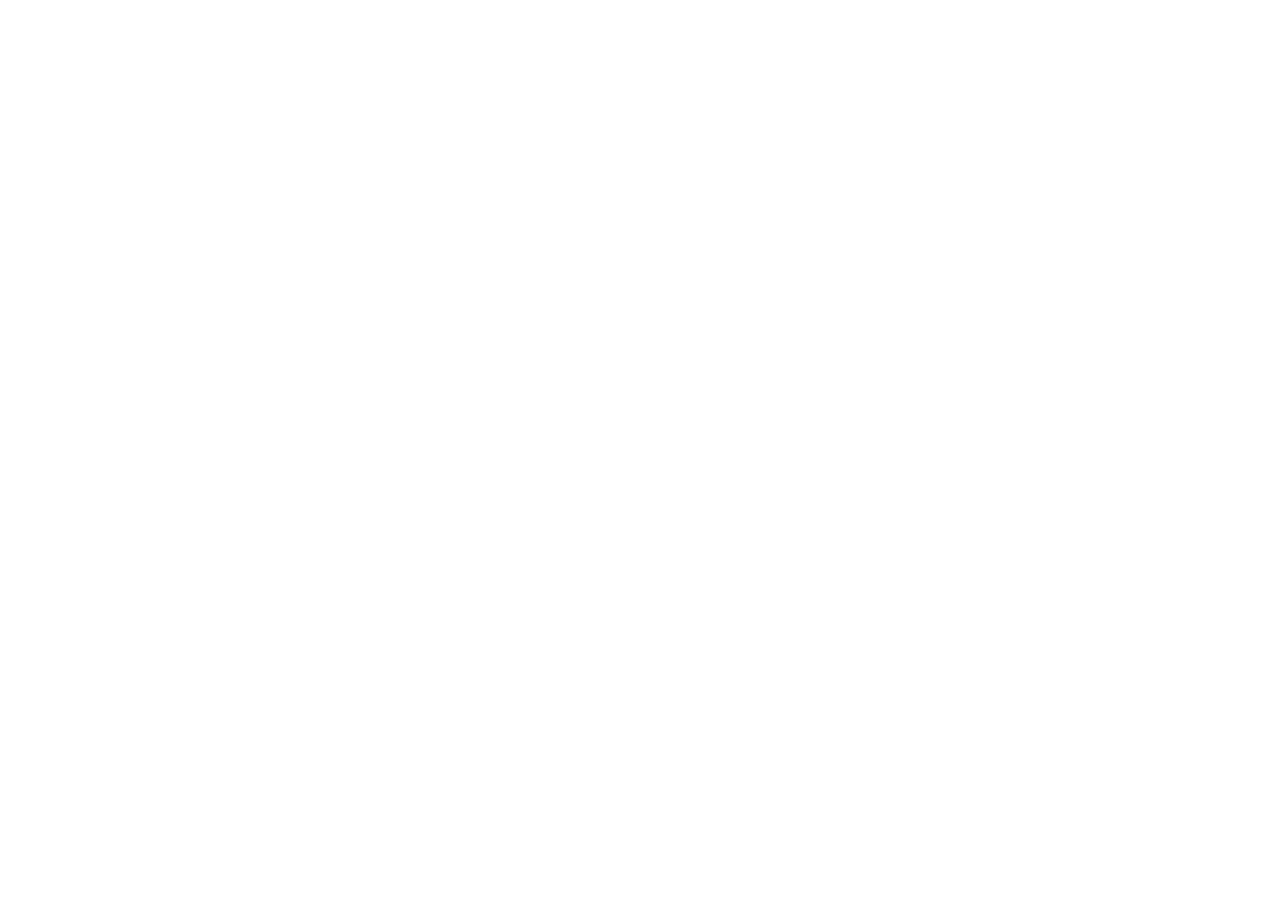
==== about.html @ 29143de7 "chore: initialize project structure Create HTML shells, asset folders, and script/style placeholders" ====
﻿<!DOCTYPE html>
<html lang="en">
<head>
  <meta charset="UTF-8">
  <meta name="viewport" content="width=device-width, initial-scale=1.0">
  <title>About — KIMSTAR</title>
  <meta name="description" content="Learn about KIMSTAR — our mission, vision, and approach to technology consulting.">
  <link rel="preconnect" href="https://fonts.googleapis.com">
  <link rel="preconnect" href="https://fonts.gstatic.com" crossorigin>
  <link href="https://fonts.googleapis.com/css2?family=Manrope:wght@400;500;600;700;800&family=Instrument+Serif:ital@0;1&display=swap" rel="stylesheet">
  <link rel="stylesheet" href="css/style.css">
  <link rel="stylesheet" href="css/responsive.css">
</head>
<body>
  <div id="site-header"></div>
  <main id="about-main"></main>
  <div id="site-footer"></div>
  <script src="js/navigation.js"></script>
  <script src="js/main.js"></script>
</body>
</html>
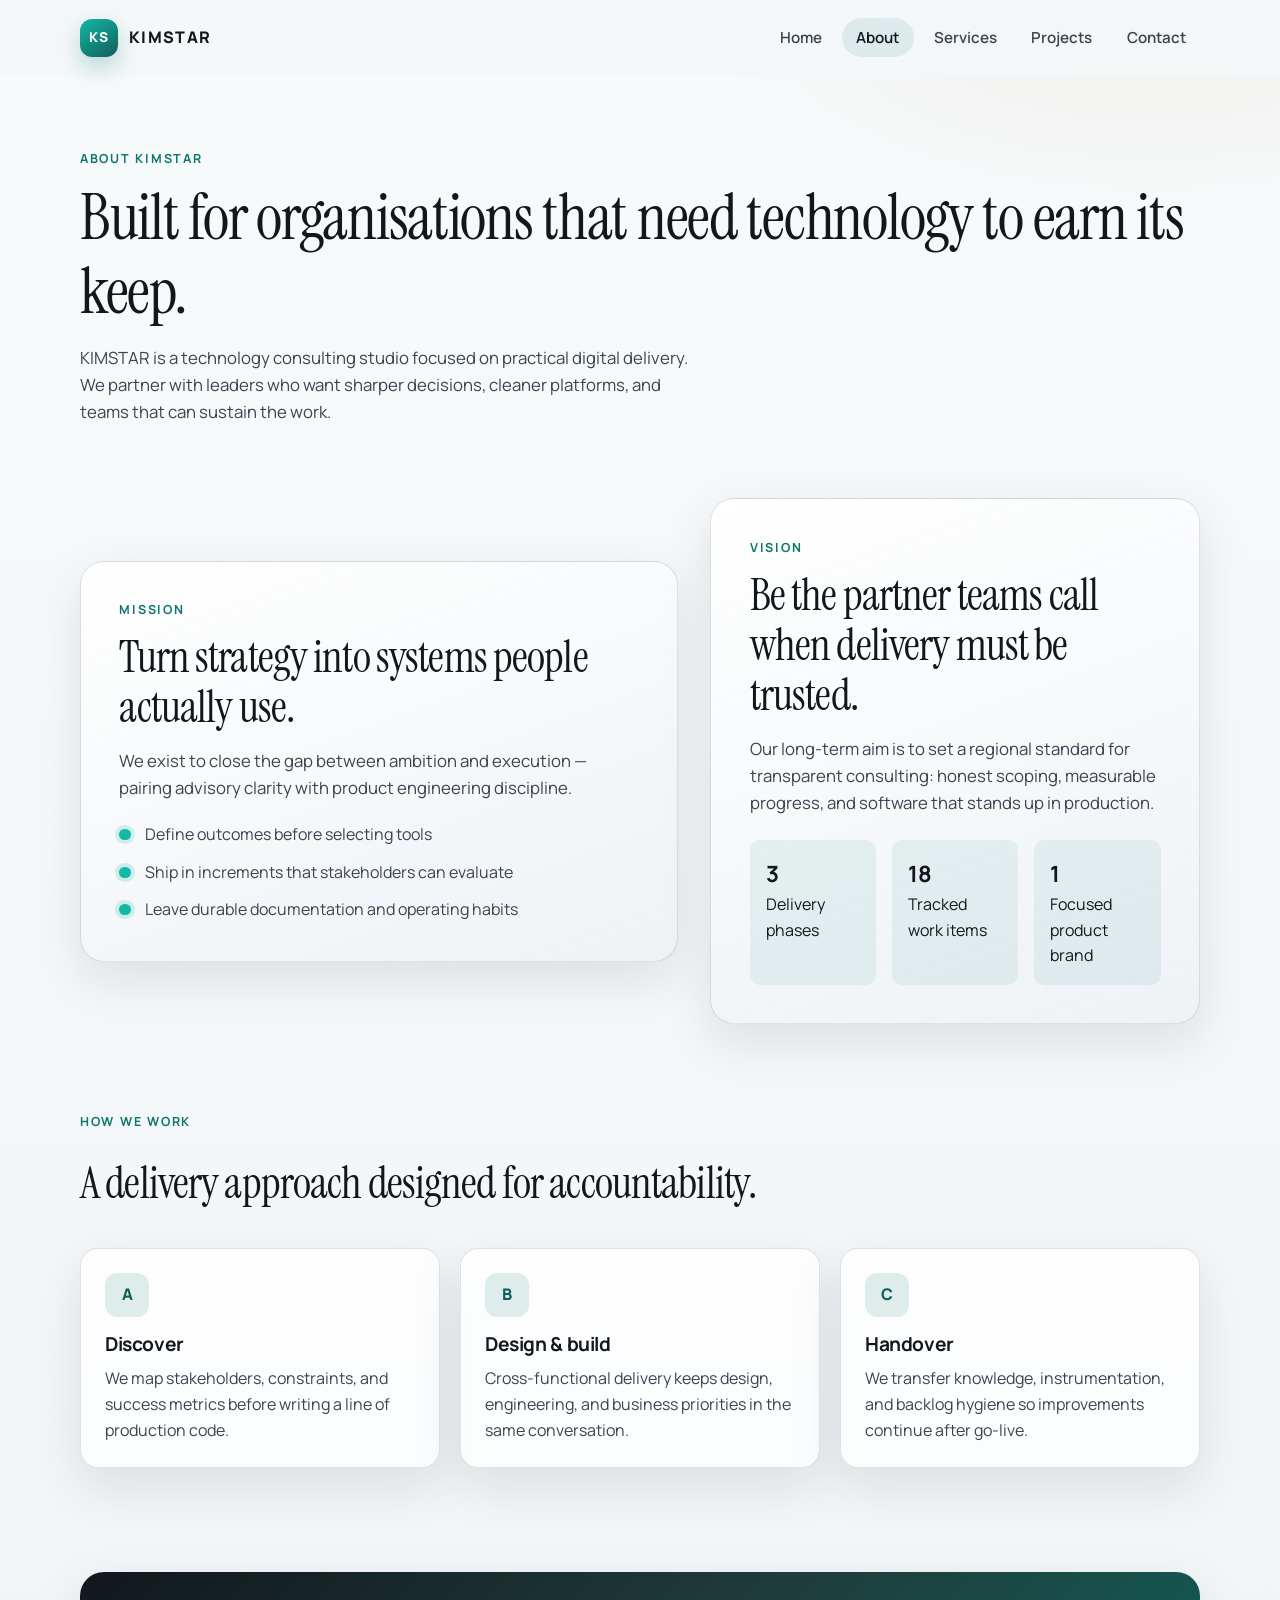
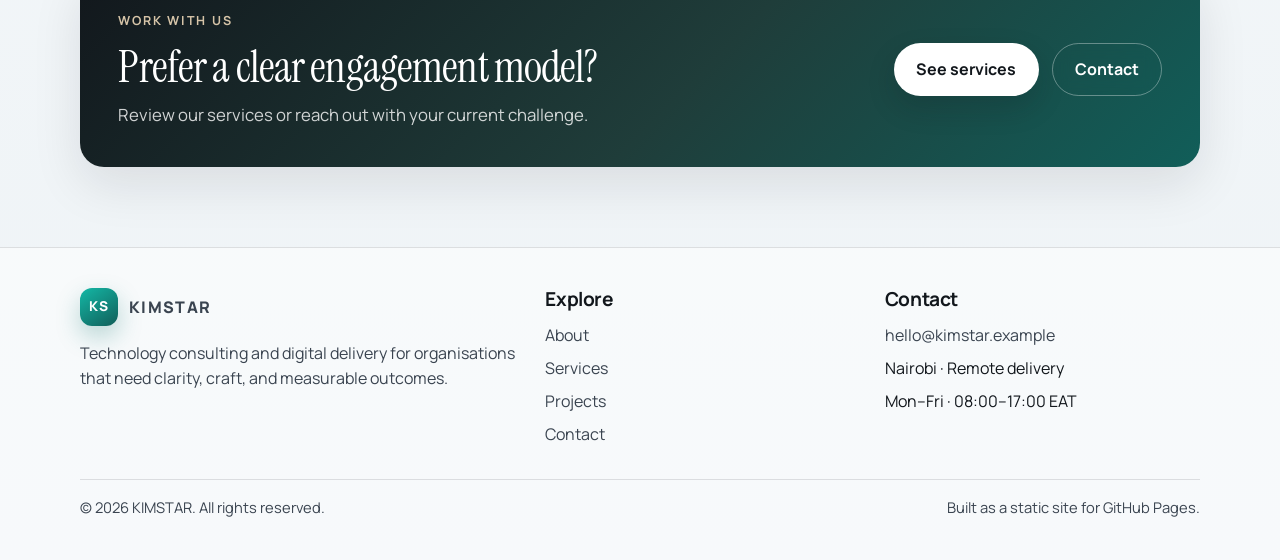
==== commit a52f8077: "feat(about): add company information Add mission, vision, and delivery approach content for the KIMS" ====
--- a/about.html
+++ b/about.html
@@ -13,7 +13,89 @@
 </head>
 <body>
   <div id="site-header"></div>
-  <main id="about-main"></main>
+  <main id="about-main">
+    <section class="page-hero">
+      <div class="container reveal">
+        <p class="eyebrow">About KIMSTAR</p>
+        <h1>Built for organisations that need technology to earn its keep.</h1>
+        <p class="lede">
+          KIMSTAR is a technology consulting studio focused on practical digital delivery.
+          We partner with leaders who want sharper decisions, cleaner platforms, and teams that can sustain the work.
+        </p>
+      </div>
+    </section>
+
+    <section class="section" style="padding-top: 1rem;">
+      <div class="container split">
+        <div class="panel reveal">
+          <p class="eyebrow">Mission</p>
+          <h2>Turn strategy into systems people actually use.</h2>
+          <p class="section-intro" style="margin-top: 1rem;">
+            We exist to close the gap between ambition and execution — pairing advisory clarity with product engineering discipline.
+          </p>
+          <ul class="list-check">
+            <li>Define outcomes before selecting tools</li>
+            <li>Ship in increments that stakeholders can evaluate</li>
+            <li>Leave durable documentation and operating habits</li>
+          </ul>
+        </div>
+        <div class="panel reveal">
+          <p class="eyebrow">Vision</p>
+          <h2>Be the partner teams call when delivery must be trusted.</h2>
+          <p class="section-intro" style="margin-top: 1rem;">
+            Our long-term aim is to set a regional standard for transparent consulting: honest scoping, measurable progress, and software that stands up in production.
+          </p>
+          <div class="stat-row">
+            <article><strong>3</strong><span>Delivery phases</span></article>
+            <article><strong>18</strong><span>Tracked work items</span></article>
+            <article><strong>1</strong><span>Focused product brand</span></article>
+          </div>
+        </div>
+      </div>
+    </section>
+
+    <section class="section" style="padding-top: 0;">
+      <div class="container">
+        <div class="section-header reveal">
+          <p class="eyebrow">How we work</p>
+          <h2>A delivery approach designed for accountability.</h2>
+        </div>
+        <div class="grid-3">
+          <article class="card reveal">
+            <div class="card-icon">A</div>
+            <h3>Discover</h3>
+            <p>We map stakeholders, constraints, and success metrics before writing a line of production code.</p>
+          </article>
+          <article class="card reveal">
+            <div class="card-icon">B</div>
+            <h3>Design & build</h3>
+            <p>Cross-functional delivery keeps design, engineering, and business priorities in the same conversation.</p>
+          </article>
+          <article class="card reveal">
+            <div class="card-icon">C</div>
+            <h3>Handover</h3>
+            <p>We transfer knowledge, instrumentation, and backlog hygiene so improvements continue after go-live.</p>
+          </article>
+        </div>
+      </div>
+    </section>
+
+    <section class="cta-band">
+      <div class="container">
+        <div class="panel reveal">
+          <div>
+            <p class="eyebrow" style="color: var(--sand);">Work with us</p>
+            <h2>Prefer a clear engagement model?</h2>
+            <p class="lede">Review our services or reach out with your current challenge.</p>
+          </div>
+          <div class="btn-group" style="margin-top: 0;">
+            <a class="btn btn-primary" href="services.html" style="background: var(--white); color: var(--ink);">See services</a>
+            <a class="btn btn-secondary" href="contact.html" style="border-color: rgba(255,255,255,0.35); color: var(--white); background: transparent;">Contact</a>
+          </div>
+        </div>
+      </div>
+    </section>
+  </main>
   <div id="site-footer"></div>
   <script src="js/navigation.js"></script>
   <script src="js/main.js"></script>
--- a/css/style.css
+++ b/css/style.css
@@ -0,0 +1,548 @@
+﻿/* KIMSTAR design system */
+:root {
+  --ink: #12171c;
+  --ink-soft: #3a4450;
+  --mist: #e8eef2;
+  --paper: #f5f8fa;
+  --white: #ffffff;
+  --teal: #0f766e;
+  --teal-deep: #115e59;
+  --teal-bright: #14b8a6;
+  --sand: #d6c4a8;
+  --line: rgba(18, 23, 28, 0.12);
+  --shadow: 0 18px 50px rgba(18, 23, 28, 0.1);
+  --radius: 18px;
+  --radius-sm: 10px;
+  --container: 1120px;
+  --header-h: 76px;
+  --font-sans: "Manrope", "Segoe UI", sans-serif;
+  --font-display: "Instrument Serif", Georgia, serif;
+  --ease: cubic-bezier(0.22, 1, 0.36, 1);
+}
+
+*,
+*::before,
+*::after {
+  box-sizing: border-box;
+}
+
+html {
+  scroll-behavior: smooth;
+}
+
+body {
+  margin: 0;
+  font-family: var(--font-sans);
+  color: var(--ink);
+  background:
+    radial-gradient(1200px 500px at 10% -10%, rgba(20, 184, 166, 0.16), transparent 55%),
+    radial-gradient(900px 420px at 90% 0%, rgba(214, 196, 168, 0.22), transparent 50%),
+    linear-gradient(180deg, #f7fafb 0%, var(--paper) 40%, #eef3f6 100%);
+  line-height: 1.6;
+  min-height: 100vh;
+}
+
+img {
+  max-width: 100%;
+  display: block;
+}
+
+a {
+  color: inherit;
+  text-decoration: none;
+}
+
+button,
+input,
+textarea,
+select {
+  font: inherit;
+}
+
+.container {
+  width: min(100% - 2.5rem, var(--container));
+  margin-inline: auto;
+}
+
+.eyebrow {
+  margin: 0 0 0.75rem;
+  font-size: 0.78rem;
+  font-weight: 700;
+  letter-spacing: 0.14em;
+  text-transform: uppercase;
+  color: var(--teal);
+}
+
+h1,
+h2,
+h3 {
+  margin: 0;
+  line-height: 1.15;
+  letter-spacing: -0.02em;
+}
+
+h1 {
+  font-family: var(--font-display);
+  font-size: clamp(2.6rem, 5vw, 4.4rem);
+  font-weight: 400;
+}
+
+h2 {
+  font-family: var(--font-display);
+  font-size: clamp(2rem, 3.4vw, 3rem);
+  font-weight: 400;
+}
+
+h3 {
+  font-size: 1.2rem;
+  font-weight: 700;
+}
+
+.lede,
+.section-intro {
+  max-width: 38rem;
+  color: var(--ink-soft);
+  font-size: 1.05rem;
+}
+
+.section {
+  padding: 5.5rem 0;
+}
+
+.section-header {
+  display: grid;
+  gap: 0.85rem;
+  margin-bottom: 2.5rem;
+}
+
+.btn {
+  display: inline-flex;
+  align-items: center;
+  justify-content: center;
+  gap: 0.5rem;
+  min-height: 48px;
+  padding: 0.8rem 1.35rem;
+  border-radius: 999px;
+  border: 1px solid transparent;
+  font-weight: 700;
+  transition: transform 0.25s var(--ease), background 0.25s var(--ease), box-shadow 0.25s var(--ease),
+    border-color 0.25s var(--ease);
+}
+
+.btn:hover {
+  transform: translateY(-2px);
+}
+
+.btn-primary {
+  background: var(--ink);
+  color: var(--white);
+  box-shadow: 0 12px 28px rgba(18, 23, 28, 0.18);
+}
+
+.btn-primary:hover {
+  background: var(--teal-deep);
+}
+
+.btn-secondary {
+  background: rgba(255, 255, 255, 0.72);
+  border-color: var(--line);
+  color: var(--ink);
+  backdrop-filter: blur(8px);
+}
+
+.btn-secondary:hover {
+  border-color: var(--teal);
+}
+
+.btn-group {
+  display: flex;
+  flex-wrap: wrap;
+  gap: 0.85rem;
+  margin-top: 1.75rem;
+}
+
+/* Header / Nav */
+.site-header {
+  position: sticky;
+  top: 0;
+  z-index: 100;
+  backdrop-filter: blur(14px);
+  background: rgba(245, 248, 250, 0.82);
+  border-bottom: 1px solid transparent;
+  transition: border-color 0.25s var(--ease), background 0.25s var(--ease);
+}
+
+.site-header.is-scrolled {
+  border-bottom-color: var(--line);
+  background: rgba(245, 248, 250, 0.94);
+}
+
+.nav-bar {
+  min-height: var(--header-h);
+  display: flex;
+  align-items: center;
+  justify-content: space-between;
+  gap: 1rem;
+}
+
+.brand {
+  display: inline-flex;
+  align-items: center;
+  gap: 0.7rem;
+  font-weight: 800;
+  letter-spacing: 0.08em;
+}
+
+.brand-mark {
+  width: 38px;
+  height: 38px;
+  border-radius: 12px;
+  display: grid;
+  place-items: center;
+  color: var(--white);
+  background: linear-gradient(145deg, var(--teal-bright), var(--teal-deep));
+  box-shadow: 0 10px 24px rgba(15, 118, 110, 0.28);
+  font-size: 0.85rem;
+}
+
+.brand-text {
+  font-size: 1rem;
+}
+
+.nav-links {
+  display: flex;
+  align-items: center;
+  gap: 0.35rem;
+  list-style: none;
+  margin: 0;
+  padding: 0;
+}
+
+.nav-links a {
+  padding: 0.55rem 0.9rem;
+  border-radius: 999px;
+  color: var(--ink-soft);
+  font-weight: 600;
+  font-size: 0.95rem;
+  transition: background 0.2s var(--ease), color 0.2s var(--ease);
+}
+
+.nav-links a:hover,
+.nav-links a.active {
+  color: var(--ink);
+  background: rgba(15, 118, 110, 0.1);
+}
+
+.nav-toggle {
+  display: none;
+  width: 44px;
+  height: 44px;
+  border-radius: 12px;
+  border: 1px solid var(--line);
+  background: rgba(255, 255, 255, 0.7);
+  cursor: pointer;
+  place-items: center;
+  gap: 5px;
+  padding: 0;
+}
+
+.nav-toggle span {
+  display: block;
+  width: 18px;
+  height: 2px;
+  background: var(--ink);
+  transition: transform 0.25s var(--ease), opacity 0.25s var(--ease);
+}
+
+/* Hero */
+.hero {
+  position: relative;
+  min-height: calc(100vh - var(--header-h));
+  display: grid;
+  align-items: end;
+  padding: 4rem 0 5rem;
+  overflow: hidden;
+}
+
+.hero::before {
+  content: "";
+  position: absolute;
+  inset: 0;
+  background:
+    linear-gradient(120deg, rgba(18, 23, 28, 0.78) 10%, rgba(17, 94, 89, 0.55) 55%, rgba(18, 23, 28, 0.35) 100%),
+    url("https://images.unsplash.com/photo-1497366216548-37526070297c?auto=format&fit=crop&w=1800&q=80")
+      center/cover no-repeat;
+  z-index: 0;
+}
+
+.hero::after {
+  content: "";
+  position: absolute;
+  inset: auto 0 0;
+  height: 180px;
+  background: linear-gradient(transparent, var(--paper));
+  z-index: 1;
+}
+
+.hero .container {
+  position: relative;
+  z-index: 2;
+  color: var(--white);
+}
+
+.hero .eyebrow {
+  color: var(--sand);
+}
+
+.hero h1 {
+  max-width: 14ch;
+}
+
+.hero .lede {
+  color: rgba(255, 255, 255, 0.86);
+  margin-top: 1.1rem;
+}
+
+.hero-metrics {
+  display: flex;
+  flex-wrap: wrap;
+  gap: 1rem;
+  margin-top: 2.4rem;
+}
+
+.metric {
+  min-width: 140px;
+  padding: 1rem 1.15rem;
+  border: 1px solid rgba(255, 255, 255, 0.18);
+  border-radius: var(--radius-sm);
+  background: rgba(255, 255, 255, 0.08);
+  backdrop-filter: blur(8px);
+}
+
+.metric strong {
+  display: block;
+  font-size: 1.45rem;
+  font-weight: 800;
+}
+
+.metric span {
+  color: rgba(255, 255, 255, 0.75);
+  font-size: 0.9rem;
+}
+
+/* Cards / grids */
+.grid-3 {
+  display: grid;
+  grid-template-columns: repeat(3, 1fr);
+  gap: 1.25rem;
+}
+
+.grid-2 {
+  display: grid;
+  grid-template-columns: repeat(2, 1fr);
+  gap: 1.5rem;
+}
+
+.card {
+  background: rgba(255, 255, 255, 0.78);
+  border: 1px solid var(--line);
+  border-radius: var(--radius);
+  padding: 1.5rem;
+  box-shadow: var(--shadow);
+  transition: transform 0.3s var(--ease), border-color 0.3s var(--ease);
+}
+
+.card:hover {
+  transform: translateY(-4px);
+  border-color: rgba(15, 118, 110, 0.35);
+}
+
+.card-icon {
+  width: 44px;
+  height: 44px;
+  border-radius: 12px;
+  display: grid;
+  place-items: center;
+  margin-bottom: 1rem;
+  background: rgba(15, 118, 110, 0.12);
+  color: var(--teal-deep);
+  font-weight: 800;
+}
+
+.card p {
+  margin: 0.7rem 0 0;
+  color: var(--ink-soft);
+}
+
+.panel {
+  border-radius: calc(var(--radius) + 6px);
+  border: 1px solid var(--line);
+  background:
+    linear-gradient(160deg, rgba(255, 255, 255, 0.9), rgba(232, 238, 242, 0.75)),
+    var(--white);
+  padding: clamp(1.5rem, 3vw, 2.5rem);
+  box-shadow: var(--shadow);
+}
+
+.page-hero {
+  padding: 4.5rem 0 2.5rem;
+}
+
+.page-hero h1 {
+  margin-bottom: 0.85rem;
+}
+
+.split {
+  display: grid;
+  grid-template-columns: 1.1fr 0.9fr;
+  gap: 2rem;
+  align-items: center;
+}
+
+.list-check {
+  list-style: none;
+  margin: 1.25rem 0 0;
+  padding: 0;
+  display: grid;
+  gap: 0.75rem;
+}
+
+.list-check li {
+  position: relative;
+  padding-left: 1.6rem;
+  color: var(--ink-soft);
+}
+
+.list-check li::before {
+  content: "";
+  position: absolute;
+  left: 0;
+  top: 0.45rem;
+  width: 0.7rem;
+  height: 0.7rem;
+  border-radius: 50%;
+  background: var(--teal-bright);
+  box-shadow: 0 0 0 4px rgba(20, 184, 166, 0.18);
+}
+
+.project-tile {
+  min-height: 220px;
+  border-radius: var(--radius);
+  padding: 1.4rem;
+  display: flex;
+  flex-direction: column;
+  justify-content: flex-end;
+  color: var(--white);
+  background-size: cover;
+  background-position: center;
+  position: relative;
+  overflow: hidden;
+}
+
+.project-tile::before {
+  content: "";
+  position: absolute;
+  inset: 0;
+  background: linear-gradient(180deg, transparent 20%, rgba(18, 23, 28, 0.85));
+}
+
+.project-tile > * {
+  position: relative;
+  z-index: 1;
+}
+
+.tag {
+  display: inline-flex;
+  width: fit-content;
+  padding: 0.3rem 0.7rem;
+  border-radius: 999px;
+  background: rgba(255, 255, 255, 0.16);
+  font-size: 0.78rem;
+  font-weight: 700;
+  letter-spacing: 0.04em;
+  text-transform: uppercase;
+  margin-bottom: 0.7rem;
+}
+
+.cta-band {
+  margin: 1rem 0 5rem;
+}
+
+.cta-band .panel {
+  display: flex;
+  flex-wrap: wrap;
+  align-items: center;
+  justify-content: space-between;
+  gap: 1.25rem;
+  background: linear-gradient(135deg, var(--ink), #1f3d3a 55%, var(--teal-deep));
+  color: var(--white);
+  border: none;
+}
+
+.cta-band .lede {
+  color: rgba(255, 255, 255, 0.8);
+  margin: 0.6rem 0 0;
+}
+
+.site-footer {
+  border-top: 1px solid var(--line);
+  background: rgba(255, 255, 255, 0.55);
+  padding: 2.5rem 0;
+}
+
+.footer-grid {
+  display: grid;
+  grid-template-columns: 1.4fr 1fr 1fr;
+  gap: 1.5rem;
+}
+
+.site-footer p,
+.site-footer a {
+  color: var(--ink-soft);
+}
+
+.footer-links {
+  display: grid;
+  gap: 0.45rem;
+}
+
+.footer-bottom {
+  margin-top: 2rem;
+  padding-top: 1rem;
+  border-top: 1px solid var(--line);
+  display: flex;
+  justify-content: space-between;
+  gap: 1rem;
+  flex-wrap: wrap;
+  font-size: 0.92rem;
+  color: var(--ink-soft);
+}
+
+.reveal {
+  opacity: 0;
+  transform: translateY(18px);
+  transition: opacity 0.7s var(--ease), transform 0.7s var(--ease);
+}
+
+.reveal.is-visible {
+  opacity: 1;
+  transform: none;
+}
+
+.stat-row {
+  display: grid;
+  grid-template-columns: repeat(3, 1fr);
+  gap: 1rem;
+  margin-top: 1.5rem;
+}
+
+.stat-row article {
+  padding: 1rem;
+  border-radius: var(--radius-sm);
+  background: rgba(15, 118, 110, 0.08);
+}
+
+.stat-row strong {
+  display: block;
+  font-size: 1.4rem;
+}
--- a/css/responsive.css
+++ b/css/responsive.css
@@ -0,0 +1,85 @@
+﻿/* Responsive foundation */
+
+@media (max-width: 960px) {
+  .grid-3,
+  .footer-grid,
+  .stat-row {
+    grid-template-columns: 1fr 1fr;
+  }
+
+  .split {
+    grid-template-columns: 1fr;
+  }
+
+  .nav-toggle {
+    display: grid;
+  }
+
+  .nav-links {
+    position: absolute;
+    top: calc(var(--header-h) + 0.4rem);
+    right: 1.25rem;
+    left: 1.25rem;
+    flex-direction: column;
+    align-items: stretch;
+    padding: 0.75rem;
+    border-radius: 16px;
+    border: 1px solid var(--line);
+    background: rgba(255, 255, 255, 0.96);
+    box-shadow: var(--shadow);
+    opacity: 0;
+    pointer-events: none;
+    transform: translateY(-8px);
+    transition: opacity 0.25s var(--ease), transform 0.25s var(--ease);
+  }
+
+  .nav-links.is-open {
+    opacity: 1;
+    pointer-events: auto;
+    transform: none;
+  }
+
+  .nav-links a {
+    border-radius: 12px;
+  }
+}
+
+@media (max-width: 720px) {
+  .container {
+    width: min(100% - 1.5rem, var(--container));
+  }
+
+  .section {
+    padding: 3.75rem 0;
+  }
+
+  .grid-3,
+  .grid-2,
+  .footer-grid,
+  .stat-row {
+    grid-template-columns: 1fr;
+  }
+
+  .hero {
+    min-height: auto;
+    padding: 3rem 0 3.5rem;
+  }
+
+  .hero h1 {
+    max-width: none;
+  }
+
+  .btn-group,
+  .cta-band .panel {
+    flex-direction: column;
+    align-items: stretch;
+  }
+
+  .btn {
+    width: 100%;
+  }
+
+  .page-hero {
+    padding-top: 3rem;
+  }
+}
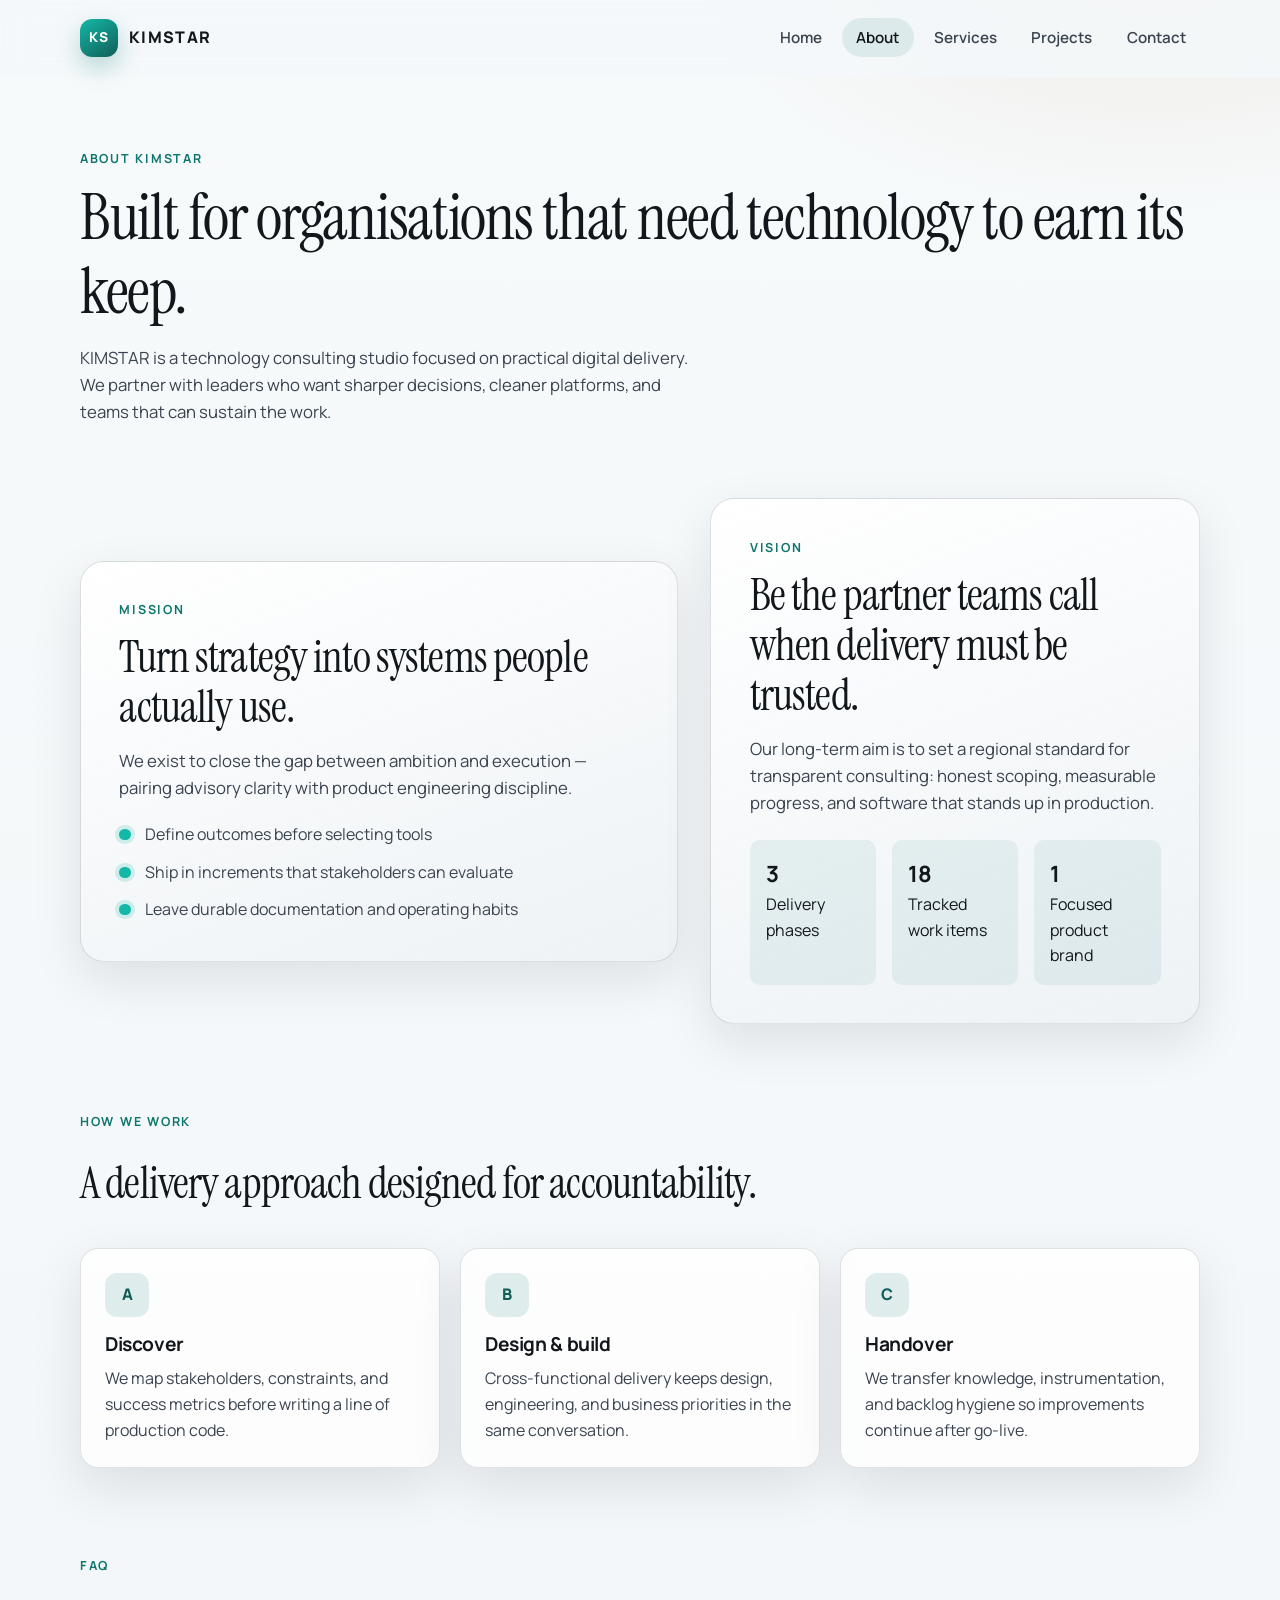
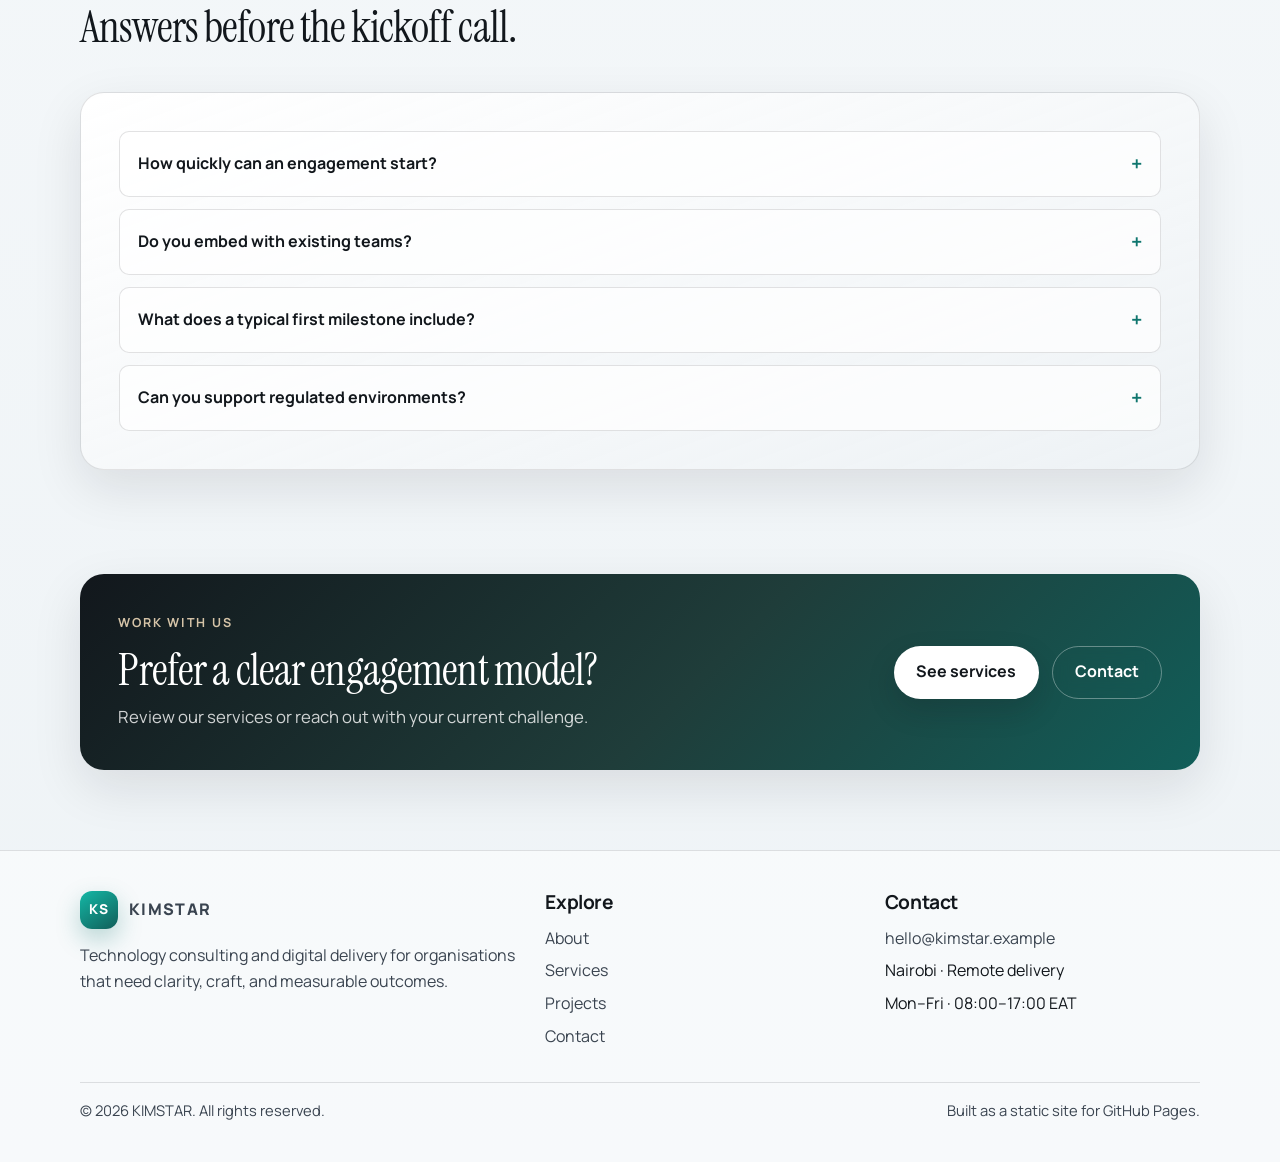
==== commit 71b21c16: "feat(faq): add accordion interactions Add accessible FAQ expand/collapse with one-open behaviour on " ====
--- a/about.html
+++ b/about.html
@@ -78,7 +78,33 @@
           </article>
         </div>
       </div>
+    </section>    <section class="section" style="padding-top: 0;">
+      <div class="container">
+        <div class="section-header reveal">
+          <p class="eyebrow">FAQ</p>
+          <h2>Answers before the kickoff call.</h2>
+        </div>
+        <div class="faq-list panel" id="faq-list">
+          <div class="faq-item">
+            <button class="faq-trigger" type="button" aria-expanded="false">How quickly can an engagement start?<span aria-hidden="true">+</span></button>
+            <div class="faq-panel" hidden><p>Most discovery work can begin within two weeks of scoping. Delivery programmes follow a clear milestone plan.</p></div>
+          </div>
+          <div class="faq-item">
+            <button class="faq-trigger" type="button" aria-expanded="false">Do you embed with existing teams?<span aria-hidden="true">+</span></button>
+            <div class="faq-panel" hidden><p>Yes. KIMSTAR typically partners with product, design, and engineering stakeholders rather than replacing them.</p></div>
+          </div>
+          <div class="faq-item">
+            <button class="faq-trigger" type="button" aria-expanded="false">What does a typical first milestone include?<span aria-hidden="true">+</span></button>
+            <div class="faq-panel" hidden><p>Problem framing, success metrics, a prioritised backlog, and a recommended delivery shape for the next release.</p></div>
+          </div>
+          <div class="faq-item">
+            <button class="faq-trigger" type="button" aria-expanded="false">Can you support regulated environments?<span aria-hidden="true">+</span></button>
+            <div class="faq-panel" hidden><p>We plan for auditability, access control, and documentation habits expected in fintech, public sector, and health contexts.</p></div>
+          </div>
+        </div>
+      </div>
     </section>
+
 
     <section class="cta-band">
       <div class="container">
@@ -99,5 +125,7 @@
   <div id="site-footer"></div>
   <script src="js/navigation.js"></script>
   <script src="js/main.js"></script>
+  <script src="js/faq.js"></script>
 </body>
 </html>
+
--- a/css/style.css
+++ b/css/style.css
@@ -546,3 +546,178 @@
   display: block;
   font-size: 1.4rem;
 }
+
+/* Mobile navigation polish */
+body.nav-open {
+  overflow: hidden;
+}
+
+.nav-backdrop {
+  position: fixed;
+  inset: 0;
+  background: rgba(18, 23, 28, 0.35);
+  opacity: 0;
+  pointer-events: none;
+  transition: opacity 0.3s var(--ease);
+  z-index: 90;
+}
+
+.nav-toggle.is-open + .nav-links + .nav-backdrop,
+.site-header:has(.nav-links.is-open) .nav-backdrop {
+  opacity: 1;
+  pointer-events: auto;
+}
+
+.nav-toggle.is-open span:nth-child(1) {
+  transform: translateY(7px) rotate(45deg);
+}
+
+.nav-toggle.is-open span:nth-child(2) {
+  opacity: 0;
+  transform: scaleX(0);
+}
+
+.nav-toggle.is-open span:nth-child(3) {
+  transform: translateY(-7px) rotate(-45deg);
+}
+
+.nav-toggle {
+  position: relative;
+  z-index: 110;
+}
+
+/* Project portfolio cards */
+.projects-grid {
+  display: grid;
+  grid-template-columns: repeat(3, 1fr);
+  gap: 1.25rem;
+}
+
+.project-card {
+  border: 1px solid var(--line);
+  border-radius: var(--radius);
+  overflow: hidden;
+  background: rgba(255, 255, 255, 0.82);
+  box-shadow: var(--shadow);
+  transition: transform 0.3s var(--ease), border-color 0.3s var(--ease);
+}
+
+.project-card:hover {
+  transform: translateY(-5px);
+  border-color: rgba(15, 118, 110, 0.4);
+}
+
+.project-card-media {
+  min-height: 180px;
+  background-size: cover;
+  background-position: center;
+}
+
+.project-card-body {
+  padding: 1.25rem 1.35rem 1.5rem;
+}
+
+.project-card-body .tag {
+  background: rgba(15, 118, 110, 0.12);
+  color: var(--teal-deep);
+  margin-bottom: 0.75rem;
+}
+
+.project-card-body p {
+  color: var(--ink-soft);
+  margin: 0.65rem 0 0;
+}
+
+.project-outcome {
+  margin-top: 1rem !important;
+  color: var(--ink) !important;
+}
+
+/* Filters */
+.filter-bar {
+  display: flex;
+  flex-wrap: wrap;
+  gap: 0.65rem;
+  margin-bottom: 1.75rem;
+}
+
+.filter-btn {
+  border: 1px solid var(--line);
+  background: rgba(255, 255, 255, 0.75);
+  color: var(--ink-soft);
+  border-radius: 999px;
+  min-height: 40px;
+  padding: 0.45rem 1rem;
+  font-weight: 700;
+  cursor: pointer;
+  transition: background 0.2s var(--ease), color 0.2s var(--ease), border-color 0.2s var(--ease);
+}
+
+.filter-btn:hover,
+.filter-btn.is-active {
+  background: var(--ink);
+  color: var(--white);
+  border-color: var(--ink);
+}
+
+.project-card.is-filtering {
+  opacity: 0;
+  transform: translateY(10px);
+  transition: opacity 0.35s var(--ease), transform 0.35s var(--ease);
+}
+
+.project-card.is-shown {
+  opacity: 1;
+  transform: none;
+}
+
+.filter-empty {
+  color: var(--ink-soft);
+}
+
+/* FAQ accordion */
+.faq-list {
+  display: grid;
+  gap: 0.75rem;
+}
+
+.faq-item {
+  border: 1px solid var(--line);
+  border-radius: var(--radius-sm);
+  background: rgba(255, 255, 255, 0.7);
+  overflow: hidden;
+}
+
+.faq-trigger {
+  width: 100%;
+  display: flex;
+  justify-content: space-between;
+  align-items: center;
+  gap: 1rem;
+  text-align: left;
+  border: 0;
+  background: transparent;
+  padding: 1rem 1.1rem;
+  font-weight: 700;
+  cursor: pointer;
+  color: var(--ink);
+}
+
+.faq-trigger span {
+  font-size: 1.25rem;
+  color: var(--teal);
+  transition: transform 0.25s var(--ease);
+}
+
+.faq-item.is-open .faq-trigger span {
+  transform: rotate(45deg);
+}
+
+.faq-panel {
+  padding: 0 1.1rem 1rem;
+  color: var(--ink-soft);
+}
+
+.faq-panel p {
+  margin: 0;
+}
--- a/css/responsive.css
+++ b/css/responsive.css
@@ -1,4 +1,4 @@
-﻿/* Responsive foundation */
+﻿/* Responsive foundation + mobile navigation */
 
 @media (max-width: 960px) {
   .grid-3,
@@ -16,21 +16,24 @@
   }
 
   .nav-links {
-    position: absolute;
-    top: calc(var(--header-h) + 0.4rem);
-    right: 1.25rem;
-    left: 1.25rem;
+    position: fixed;
+    top: calc(var(--header-h) + 0.55rem);
+    right: 1rem;
+    left: 1rem;
     flex-direction: column;
     align-items: stretch;
-    padding: 0.75rem;
-    border-radius: 16px;
+    padding: 0.85rem;
+    border-radius: 18px;
     border: 1px solid var(--line);
-    background: rgba(255, 255, 255, 0.96);
+    background: rgba(255, 255, 255, 0.97);
     box-shadow: var(--shadow);
     opacity: 0;
     pointer-events: none;
-    transform: translateY(-8px);
-    transition: opacity 0.25s var(--ease), transform 0.25s var(--ease);
+    transform: translateY(-12px) scale(0.98);
+    transition: opacity 0.28s var(--ease), transform 0.28s var(--ease);
+    z-index: 105;
+    max-height: calc(100vh - var(--header-h) - 2rem);
+    overflow: auto;
   }
 
   .nav-links.is-open {
@@ -41,6 +44,11 @@
 
   .nav-links a {
     border-radius: 12px;
+    padding: 0.85rem 1rem;
+  }
+
+  .nav-backdrop:not([hidden]) {
+    display: block;
   }
 }
 
@@ -83,3 +91,15 @@
     padding-top: 3rem;
   }
 }
+
+@media (max-width: 960px) {
+  .projects-grid {
+    grid-template-columns: 1fr 1fr;
+  }
+}
+
+@media (max-width: 720px) {
+  .projects-grid {
+    grid-template-columns: 1fr;
+  }
+}
